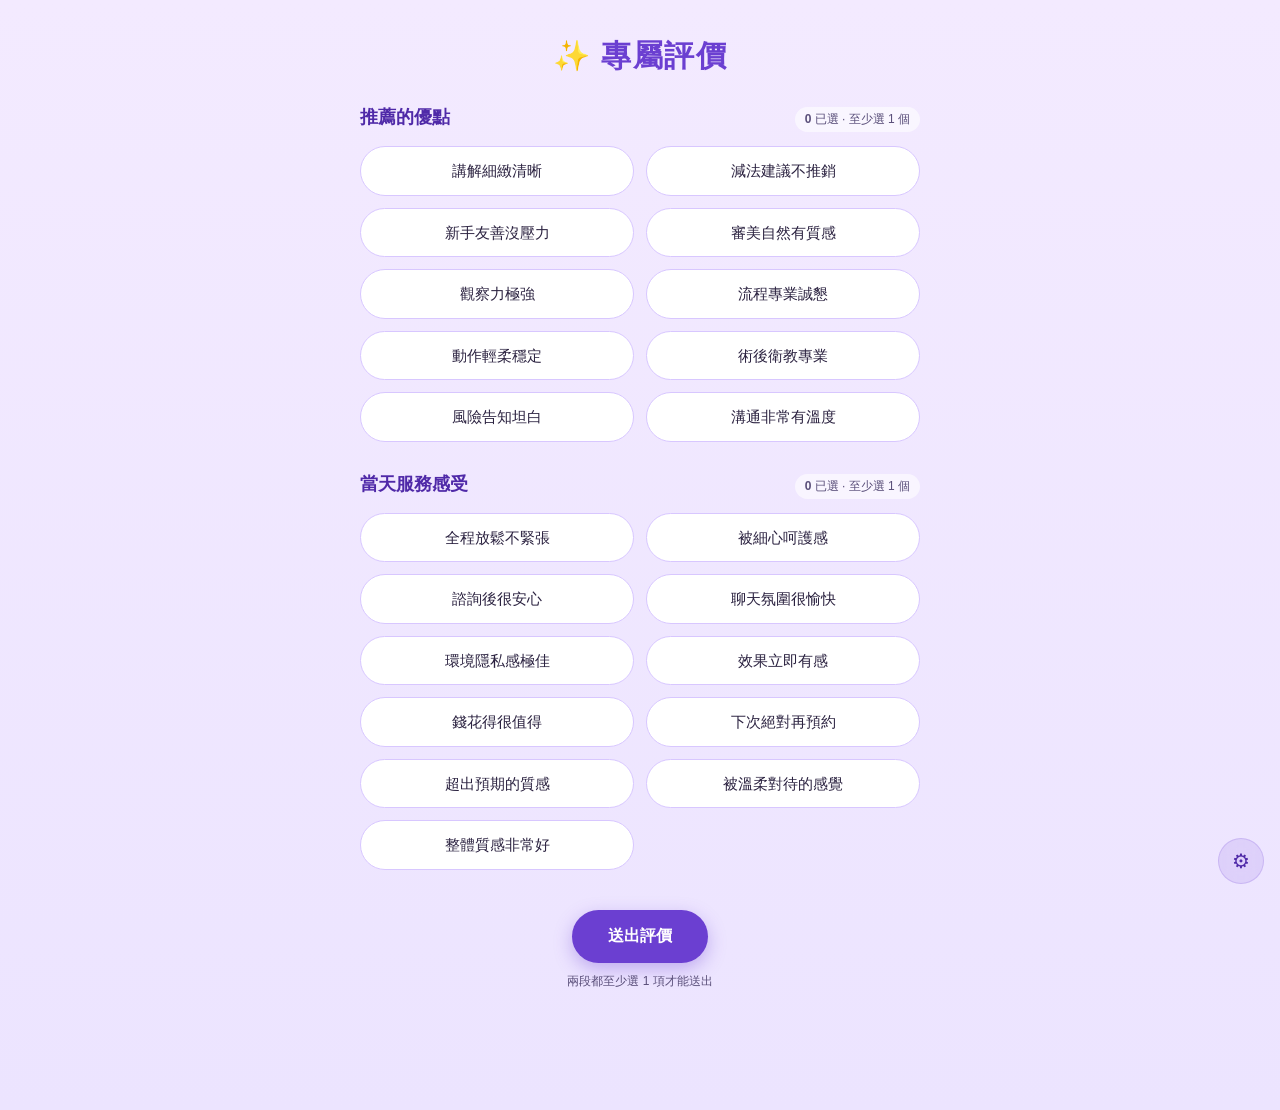
==== index.html @ 2517693d "Natural-paragraph review + QR share + section validation + UI/UX polish Comment template - Reformat " ====
<!DOCTYPE html>
<html lang="zh-Hant">
<head>
  <meta charset="UTF-8" />
  <meta name="viewport" content="width=device-width, initial-scale=1.0" />
  <title>專屬評價</title>
  <link rel="stylesheet" href="styles.css" />
</head>
<body>
  <main class="container">
    <h1 class="title" id="title">✨ 專屬評價</h1>

    <section class="clinic-card">
      <p class="clinic-name" id="clinic-name">📍 載入中…</p>
      <p class="clinic-address" id="clinic-address"></p>
    </section>

    <section class="group" id="group-pros">
      <div class="group-head">
        <h2 class="group-title">推薦的優點</h2>
        <span class="group-meta"><span class="count" data-count="pros">0</span> 已選 · 至少選 1 個</span>
      </div>
      <div class="tag-grid" data-group="pros"></div>
    </section>

    <section class="group" id="group-feelings">
      <div class="group-head">
        <h2 class="group-title">當天服務感受</h2>
        <span class="group-meta"><span class="count" data-count="feelings">0</span> 已選 · 至少選 1 個</span>
      </div>
      <div class="tag-grid" data-group="feelings"></div>
    </section>

    <section class="actions" id="actions">
      <button id="submit-btn" type="button" class="primary-btn">送出評價</button>
      <p class="actions-hint">兩段都至少選 1 項才能送出</p>
    </section>
  </main>

  <div id="result-modal" class="modal" hidden>
    <div class="modal-card">
      <button class="modal-close" id="modal-close" aria-label="關閉">×</button>
      <h2 class="modal-title">🎉 完成 3 步驟就送出</h2>

      <div class="modal-section">
        <p class="modal-label">你的評論預覽</p>
        <pre id="comment-preview" class="comment-box"></pre>
      </div>

      <ol class="step-list">
        <li><strong>已自動複製評論到剪貼簿</strong>（如果沒成功，點下方「複製」）</li>
        <li>點「前往 Google 評論」會開新分頁</li>
        <li>在 Google 評論頁：<span class="hint">選 5 顆星 → Ctrl+V 貼上 → 送出</span></li>
      </ol>

      <div class="modal-actions">
        <button id="copy-btn" type="button" class="secondary-btn">📋 複製評論</button>
        <button id="open-google-btn" type="button" class="primary-btn">前往 Google 評論</button>
      </div>

      <p id="copy-status" class="copy-status" aria-live="polite"></p>
    </div>
  </div>

  <a class="admin-link" href="admin.html" title="管理員">⚙</a>

  <script src="config.js"></script>
  <script src="script.js"></script>
</body>
</html>
---- styles.css ----
:root {
  --bg-start: #f3eaff;
  --bg-end: #ece4ff;
  --card-bg: #ffffff;
  --card-soft: #f4ecff;
  --primary: #6b3fd1;
  --primary-dark: #4f29a8;
  --primary-glow: rgba(107, 63, 209, 0.35);
  --text: #2b2240;
  --text-soft: #5a4f7a;
  --tag-border: #d8c7ff;
  --tag-active-bg: #6b3fd1;
  --tag-active-text: #ffffff;
  --shadow-sm: 0 2px 8px rgba(80, 40, 160, 0.06);
  --shadow-md: 0 6px 24px rgba(80, 40, 160, 0.08);
  --shadow-lg: 0 16px 40px rgba(80, 40, 160, 0.12);
  --error: #d23f56;
  --success: #2e8a4f;
  --radius-sm: 10px;
  --radius-md: 14px;
  --radius-lg: 20px;
  --radius-pill: 999px;
}

* {
  box-sizing: border-box;
}

html,
body {
  margin: 0;
  padding: 0;
  font-family: -apple-system, BlinkMacSystemFont, "Segoe UI", "PingFang TC",
    "Microsoft JhengHei", sans-serif;
  color: var(--text);
  background: linear-gradient(180deg, var(--bg-start) 0%, var(--bg-end) 100%);
  min-height: 100vh;
  -webkit-font-smoothing: antialiased;
}

body {
  /* 預留 sticky 送出按鈕的空間（手機） */
  padding-bottom: env(safe-area-inset-bottom, 0);
}

.container {
  max-width: 600px;
  margin: 0 auto;
  padding: 28px 20px 120px;
}

/* customer page 寬一點點剛好;admin page 更寬一點以容納 form */
body[data-page="admin"] .container,
.admin-container {
  max-width: 760px;
}

.title {
  text-align: center;
  font-size: 30px;
  color: var(--primary);
  margin: 8px 0 28px;
  letter-spacing: 1.5px;
  font-weight: 800;
}

/* clinic card */
.clinic-card {
  background: var(--card-soft);
  border-radius: var(--radius-md);
  padding: 18px 20px;
  margin-bottom: 32px;
  box-shadow: var(--shadow-sm);
}

.clinic-name {
  margin: 0 0 6px;
  font-weight: 700;
  font-size: 16px;
  color: var(--primary-dark);
}

.clinic-address {
  margin: 0;
  color: var(--text-soft);
  font-size: 15px;
  line-height: 1.5;
}

.clinic-card:empty,
.clinic-card:has(.clinic-name:empty):has(.clinic-address:empty) {
  display: none;
}

/* group */
.group {
  margin-bottom: 30px;
}

.group-head {
  display: flex;
  justify-content: space-between;
  align-items: baseline;
  flex-wrap: wrap;
  gap: 6px;
  margin-bottom: 14px;
}

.group-title {
  font-size: 18px;
  color: var(--primary-dark);
  margin: 0;
  font-weight: 700;
}

.group-meta {
  font-size: 12px;
  color: var(--text-soft);
  background: rgba(255, 255, 255, 0.6);
  padding: 4px 10px;
  border-radius: var(--radius-pill);
  white-space: nowrap;
  transition: all 0.15s ease;
}

.group-meta.has-selection {
  color: #fff;
  background: var(--primary);
  box-shadow: 0 2px 8px var(--primary-glow);
}

.count {
  font-weight: 700;
}

.tag-grid {
  display: grid;
  grid-template-columns: repeat(2, 1fr);
  gap: 12px;
}

.tag {
  appearance: none;
  border: 1.5px solid var(--tag-border);
  background: var(--card-bg);
  color: var(--text);
  border-radius: var(--radius-pill);
  padding: 14px 14px;
  font-size: 15px;
  font-weight: 500;
  cursor: pointer;
  transition: transform 0.12s ease, background 0.15s ease, color 0.15s ease,
    border-color 0.15s ease, box-shadow 0.2s ease;
  font-family: inherit;
  min-height: 48px; /* 觸控目標 */
  line-height: 1.3;
}

.tag:hover {
  border-color: var(--primary);
  transform: translateY(-1px);
}

.tag:active {
  transform: scale(0.96);
}

.tag.active {
  background: var(--tag-active-bg);
  color: var(--tag-active-text);
  border-color: var(--tag-active-bg);
  box-shadow: 0 4px 14px var(--primary-glow);
}

/* actions */
.actions {
  margin-top: 40px;
  text-align: center;
}

.actions-hint {
  margin: 10px 0 0;
  font-size: 12px;
  color: var(--text-soft);
}

.primary-btn {
  appearance: none;
  border: none;
  background: var(--primary);
  color: #fff;
  font-size: 16px;
  font-weight: 700;
  padding: 16px 36px;
  border-radius: var(--radius-pill);
  cursor: pointer;
  box-shadow: 0 6px 18px var(--primary-glow);
  transition: transform 0.15s ease, box-shadow 0.15s ease, opacity 0.15s ease;
  font-family: inherit;
  min-height: 50px;
}

.primary-btn:hover {
  transform: translateY(-1px);
  box-shadow: 0 10px 24px var(--primary-glow);
}

.primary-btn:active {
  transform: translateY(0);
}

.primary-btn.ready {
  animation: pulse 2s ease-in-out infinite;
}

@keyframes pulse {
  0%, 100% {
    box-shadow: 0 6px 18px var(--primary-glow);
  }
  50% {
    box-shadow: 0 8px 28px rgba(107, 63, 209, 0.55);
  }
}

.secondary-btn {
  appearance: none;
  border: 1.5px solid var(--primary);
  background: #fff;
  color: var(--primary-dark);
  font-size: 15px;
  font-weight: 600;
  padding: 12px 20px;
  border-radius: var(--radius-pill);
  cursor: pointer;
  transition: all 0.15s ease;
  font-family: inherit;
  text-decoration: none;
  display: inline-block;
  text-align: center;
  min-height: 44px;
}

.secondary-btn:hover {
  background: var(--card-soft);
}

.secondary-btn:disabled {
  opacity: 0.6;
  cursor: not-allowed;
}

.text-btn {
  appearance: none;
  background: transparent;
  border: none;
  color: var(--primary-dark);
  font-size: 14px;
  cursor: pointer;
  font-family: inherit;
  text-decoration: underline;
  padding: 4px 8px;
}

.text-btn:hover {
  color: var(--primary);
}

/* modal */
.modal {
  position: fixed;
  inset: 0;
  background: rgba(40, 20, 80, 0.45);
  display: flex;
  align-items: center;
  justify-content: center;
  padding: 16px;
  z-index: 100;
  backdrop-filter: blur(2px);
  animation: fadeIn 0.2s ease;
}

@keyframes fadeIn {
  from { opacity: 0; }
  to { opacity: 1; }
}

.modal[hidden] {
  display: none;
}

.modal-card {
  background: #fff;
  border-radius: var(--radius-lg);
  padding: 28px 24px 22px;
  width: 100%;
  max-width: 480px;
  max-height: 90vh;
  overflow-y: auto;
  box-shadow: var(--shadow-lg);
  position: relative;
  animation: slideUp 0.25s ease;
}

@keyframes slideUp {
  from { transform: translateY(20px); opacity: 0; }
  to { transform: translateY(0); opacity: 1; }
}

.modal-close {
  position: absolute;
  top: 12px;
  right: 14px;
  appearance: none;
  border: none;
  background: transparent;
  font-size: 28px;
  color: var(--text-soft);
  cursor: pointer;
  line-height: 1;
  font-family: inherit;
  width: 36px;
  height: 36px;
  border-radius: 50%;
  transition: background 0.15s ease;
}

.modal-close:hover {
  background: var(--card-soft);
}

.modal-title {
  margin: 0 0 18px;
  text-align: center;
  color: var(--primary-dark);
  font-size: 20px;
  font-weight: 800;
}

.modal-section {
  margin-bottom: 16px;
}

.modal-label {
  margin: 0 0 6px;
  color: var(--text-soft);
  font-size: 13px;
}

.comment-box {
  background: var(--card-soft);
  border-radius: var(--radius-sm);
  padding: 14px 16px;
  margin: 0;
  font-family: inherit;
  font-size: 15px;
  color: var(--text);
  white-space: pre-wrap;
  line-height: 1.7;
}

.step-list {
  padding-left: 22px;
  margin: 16px 0 20px;
  font-size: 14px;
  color: var(--text);
  line-height: 1.8;
}

.step-list .hint {
  color: var(--primary-dark);
  font-weight: 700;
}

.modal-actions {
  display: flex;
  gap: 10px;
  flex-wrap: wrap;
  justify-content: center;
}

.modal-actions .primary-btn,
.modal-actions .secondary-btn {
  flex: 1 1 0;
  min-width: 130px;
}

.copy-status {
  margin: 12px 0 0;
  text-align: center;
  font-size: 13px;
  color: var(--success);
  min-height: 18px;
  font-weight: 600;
}

.copy-status[data-ok="0"] {
  color: var(--error);
}

/* admin link button */
.admin-link {
  position: fixed;
  bottom: 16px;
  right: 16px;
  width: 46px;
  height: 46px;
  border-radius: 50%;
  background: rgba(107, 63, 209, 0.12);
  color: var(--primary-dark);
  display: flex;
  align-items: center;
  justify-content: center;
  text-decoration: none;
  font-size: 20px;
  backdrop-filter: blur(8px);
  border: 1px solid rgba(107, 63, 209, 0.18);
  transition: background 0.15s ease, transform 0.15s ease;
  z-index: 50;
}

.admin-link:hover {
  background: rgba(107, 63, 209, 0.28);
  transform: scale(1.06);
}

/* admin panel & forms */
.panel {
  background: #fff;
  border-radius: var(--radius-lg);
  padding: 26px 24px 28px;
  box-shadow: var(--shadow-md);
  margin-bottom: 24px;
}

.panel[hidden] {
  display: none;
}

.panel-header {
  display: flex;
  justify-content: space-between;
  align-items: center;
  margin-bottom: 20px;
}

.panel-title {
  margin: 0;
  font-size: 19px;
  color: var(--primary-dark);
  font-weight: 800;
}

.form {
  display: flex;
  flex-direction: column;
  gap: 18px;
}

.form-section {
  border-top: 1px solid #ece4ff;
  padding-top: 18px;
  margin-top: 4px;
  display: flex;
  flex-direction: column;
  gap: 14px;
}

.form-section:first-of-type {
  border-top: none;
  padding-top: 0;
  margin-top: 0;
}

.form-section-title {
  margin: 0;
  font-size: 15px;
  color: var(--primary-dark);
  font-weight: 700;
}

.field {
  display: flex;
  flex-direction: column;
  gap: 6px;
}

.field-label {
  font-size: 14px;
  font-weight: 600;
  color: var(--text-soft);
}

.field-hint {
  font-size: 12px;
  color: var(--text-soft);
  opacity: 0.85;
}

.field input[type="text"],
.field input[type="password"],
.field input[type="url"],
.field input[type="email"],
.field textarea {
  appearance: none;
  border: 1.5px solid var(--tag-border);
  border-radius: var(--radius-sm);
  padding: 12px 14px;
  font-size: 15px;
  font-family: inherit;
  color: var(--text);
  background: #fff;
  transition: border-color 0.15s ease, box-shadow 0.15s ease;
  width: 100%;
  min-height: 44px;
}

.field input:focus,
.field textarea:focus {
  outline: none;
  border-color: var(--primary);
  box-shadow: 0 0 0 3px rgba(107, 63, 209, 0.15);
}

.field textarea {
  resize: vertical;
  font-family: inherit;
  line-height: 1.6;
  min-height: 120px;
}

/* Desktop: 兩欄並排短欄位 */
@media (min-width: 720px) {
  .form-section.two-col {
    display: grid;
    grid-template-columns: 1fr 1fr;
    column-gap: 16px;
  }
  .form-section.two-col .form-section-title,
  .form-section.two-col > .full-row {
    grid-column: 1 / -1;
  }
}

.error-text {
  margin: 0;
  color: var(--error);
  font-size: 13px;
  min-height: 18px;
  font-weight: 600;
}

.hint {
  font-size: 13px;
  color: var(--text-soft);
  margin: 8px 0 0;
  line-height: 1.6;
}

.hint code {
  background: var(--card-soft);
  padding: 2px 6px;
  border-radius: 4px;
  font-size: 12px;
}

/* google preview */
.google-preview {
  background: var(--card-soft);
  border-radius: var(--radius-sm);
  padding: 12px 14px;
  margin-top: 4px;
  display: flex;
  flex-direction: column;
  gap: 6px;
}

.google-preview[hidden] {
  display: none;
}

.google-preview-label {
  font-size: 12px;
  color: var(--text-soft);
  font-weight: 600;
}

.google-preview code {
  font-size: 12px;
  word-break: break-all;
  background: #fff;
  padding: 8px 10px;
  border-radius: 6px;
  color: var(--text);
  display: block;
  line-height: 1.5;
}

.google-preview-status {
  margin: 0;
  font-size: 12px;
  color: var(--success);
  font-weight: 600;
}

.google-preview-status[data-ok="0"] {
  color: var(--error);
}

/* help */
.help-details {
  margin-top: 4px;
  font-size: 13px;
}

.help-details summary {
  cursor: pointer;
  color: var(--primary-dark);
  font-weight: 600;
  padding: 6px 0;
  user-select: none;
}

.help-details summary:hover {
  color: var(--primary);
}

.help-body {
  padding: 8px 4px 4px;
  color: var(--text);
  line-height: 1.7;
}

.help-body p {
  margin: 8px 0 4px;
}

.help-body ol,
.help-body ul {
  padding-left: 22px;
  margin: 4px 0 8px;
}

.help-body code {
  background: var(--card-soft);
  padding: 2px 6px;
  border-radius: 4px;
  font-size: 12px;
  word-break: break-all;
}

.help-body .warn-text {
  color: var(--error);
  font-size: 12px;
  margin-top: 8px;
  font-weight: 600;
}

/* share section */
.share-section {
  background: linear-gradient(135deg, var(--card-soft), #fff);
  border-radius: var(--radius-md);
  padding: 22px 20px;
  margin-top: 6px;
  border-top: none;
  box-shadow: inset 0 0 0 1.5px rgba(107, 63, 209, 0.12);
}

.share-grid {
  display: grid;
  grid-template-columns: 1fr;
  gap: 20px;
  margin-top: 12px;
}

@media (min-width: 640px) {
  .share-grid {
    grid-template-columns: auto 1fr;
    gap: 24px;
    align-items: start;
  }
}

.share-qr {
  display: flex;
  flex-direction: column;
  align-items: center;
  gap: 12px;
}

.qr-frame {
  background: #fff;
  border-radius: var(--radius-md);
  padding: 12px;
  box-shadow: var(--shadow-sm);
  border: 1.5px solid rgba(107, 63, 209, 0.1);
}

.qr-frame img {
  display: block;
  width: 200px;
  height: 200px;
}

.qr-actions {
  display: flex;
  gap: 8px;
}

.share-link {
  display: flex;
  flex-direction: column;
  gap: 12px;
}

.share-link-label {
  margin: 0;
  font-size: 13px;
  font-weight: 700;
  color: var(--primary-dark);
}

.share-row {
  display: flex;
  gap: 8px;
}

.share-row input {
  flex: 1;
  border: 1.5px solid var(--tag-border);
  border-radius: var(--radius-sm);
  padding: 12px 14px;
  font-size: 13px;
  font-family: ui-monospace, monospace;
  background: #fff;
  color: var(--text-soft);
  min-width: 0;
}

.share-row .secondary-btn {
  flex-shrink: 0;
  padding: 10px 16px;
  font-size: 14px;
}

.share-preview-btn {
  align-self: flex-start;
}

/* mobile sticky submit */
@media (max-width: 540px) {
  .title {
    font-size: 24px;
    margin-bottom: 22px;
  }
  .clinic-card {
    padding: 14px 16px;
    margin-bottom: 24px;
  }
  .group-title {
    font-size: 16px;
  }
  .tag {
    padding: 12px 10px;
    font-size: 14px;
    min-height: 46px;
  }
  .modal-actions {
    flex-direction: column;
  }
  .modal-actions .primary-btn,
  .modal-actions .secondary-btn {
    flex: 1 1 100%;
    width: 100%;
  }
  .modal-card {
    padding: 22px 18px 18px;
  }
  .panel {
    padding: 20px 18px 22px;
  }

  /* sticky 送出按鈕 */
  .actions {
    position: sticky;
    bottom: 0;
    margin-left: -20px;
    margin-right: -20px;
    margin-top: 24px;
    padding: 14px 20px calc(14px + env(safe-area-inset-bottom, 0));
    background: linear-gradient(180deg, rgba(243, 234, 255, 0) 0%, rgba(236, 228, 255, 0.95) 25%, rgba(236, 228, 255, 0.98) 100%);
    backdrop-filter: blur(6px);
    z-index: 10;
  }
  .actions .primary-btn {
    width: 100%;
  }
  .actions-hint {
    margin-top: 6px;
  }

  .qr-frame img {
    width: 180px;
    height: 180px;
  }
}

@media (max-width: 380px) {
  .tag-grid {
    grid-template-columns: 1fr;
  }
  .tag {
    text-align: center;
  }
}
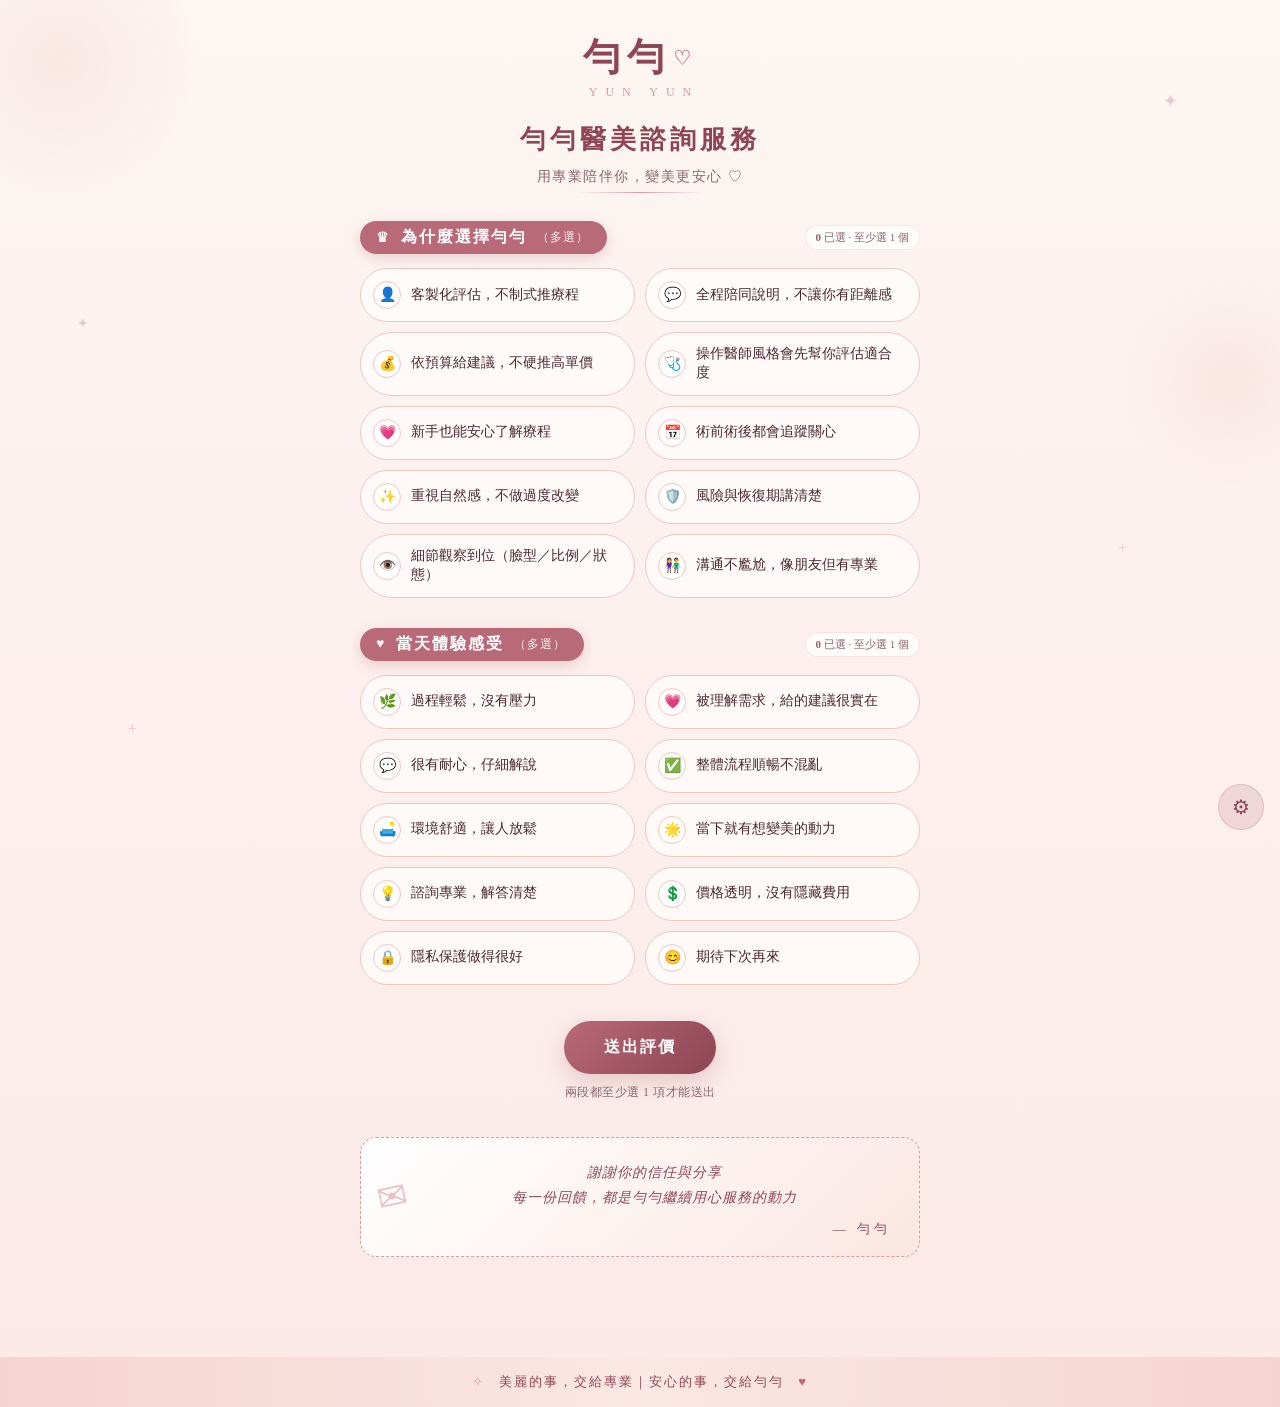
==== commit 14cf481f: "Major redesign: 勻勻 brand + rose/pink palette + R2 image flow Brand & content - Default name: 勻勻 (adm" ====
--- a/index.html
+++ b/index.html
@@ -2,40 +2,75 @@
 <html lang="zh-Hant">
 <head>
   <meta charset="UTF-8" />
-  <meta name="viewport" content="width=device-width, initial-scale=1.0" />
+  <meta name="viewport" content="width=device-width, initial-scale=1.0, viewport-fit=cover" />
   <title>專屬評價</title>
   <link rel="stylesheet" href="styles.css" />
 </head>
 <body>
+  <div class="bg-deco">
+    <span class="bg-blob bg-blob-1"></span>
+    <span class="bg-blob bg-blob-2"></span>
+    <span class="bg-spark bg-spark-1">✦</span>
+    <span class="bg-spark bg-spark-2">✦</span>
+    <span class="bg-spark bg-spark-3">+</span>
+    <span class="bg-spark bg-spark-4">+</span>
+  </div>
+
   <main class="container">
-    <h1 class="title" id="title">✨ 專屬評價</h1>
+    <header class="brand">
+      <div class="brand-mark" id="brand-mark">勻勻 <span class="brand-heart">♡</span></div>
+      <div class="brand-sub" id="brand-sub">YUN YUN</div>
+      <h1 class="brand-title" id="title">勻勻醫美諮詢服務</h1>
+      <p class="brand-tagline" id="tagline">用專業陪伴你，變美更安心 ♡</p>
+    </header>
 
-    <section class="clinic-card">
-      <p class="clinic-name" id="clinic-name">📍 載入中…</p>
+    <section class="clinic-card" id="clinic-card">
+      <div class="clinic-card-deco" aria-hidden="true">❀</div>
+      <p class="clinic-name" id="clinic-name"></p>
       <p class="clinic-address" id="clinic-address"></p>
     </section>
 
     <section class="group" id="group-pros">
       <div class="group-head">
-        <h2 class="group-title">推薦的優點</h2>
+        <h2 class="group-title">
+          <span class="group-icon">♛</span>
+          <span id="group-pros-label">為什麼選擇勻勻</span>
+          <span class="group-multi">（多選）</span>
+        </h2>
         <span class="group-meta"><span class="count" data-count="pros">0</span> 已選 · 至少選 1 個</span>
       </div>
-      <div class="tag-grid" data-group="pros"></div>
+      <div class="tag-list" data-group="pros"></div>
     </section>
 
     <section class="group" id="group-feelings">
       <div class="group-head">
-        <h2 class="group-title">當天服務感受</h2>
+        <h2 class="group-title">
+          <span class="group-icon">♥</span>
+          <span>當天體驗感受</span>
+          <span class="group-multi">（多選）</span>
+        </h2>
         <span class="group-meta"><span class="count" data-count="feelings">0</span> 已選 · 至少選 1 個</span>
       </div>
-      <div class="tag-grid" data-group="feelings"></div>
+      <div class="tag-list" data-group="feelings"></div>
     </section>
 
     <section class="actions" id="actions">
       <button id="submit-btn" type="button" class="primary-btn">送出評價</button>
       <p class="actions-hint">兩段都至少選 1 項才能送出</p>
     </section>
+
+    <section class="thanks-card" id="thanks-card">
+      <div class="thanks-icon" aria-hidden="true">✉</div>
+      <p class="thanks-text" id="thank-you-text"></p>
+      <p class="thanks-sign" id="thank-you-sign">— 勻勻</p>
+    </section>
   </main>
+
+  <footer class="bottom-slogan" id="bottom-slogan">
+    <span class="slogan-spark">✧</span>
+    <span id="slogan-text">美麗的事，交給專業｜安心的事，交給勻勻</span>
+    <span class="slogan-heart">♥</span>
+  </footer>
 
   <div id="result-modal" class="modal" hidden>
     <div class="modal-card">
@@ -47,10 +82,15 @@
         <pre id="comment-preview" class="comment-box"></pre>
       </div>
 
+      <div class="modal-section" id="image-picker-section" hidden>
+        <p class="modal-label">選擇要附上的照片（會自動下載到手機）</p>
+        <div id="image-picker" class="image-picker"></div>
+      </div>
+
       <ol class="step-list">
-        <li><strong>已自動複製評論到剪貼簿</strong>（如果沒成功，點下方「複製」）</li>
-        <li>點「前往 Google 評論」會開新分頁</li>
-        <li>在 Google 評論頁：<span class="hint">選 5 顆星 → Ctrl+V 貼上 → 送出</span></li>
+        <li><strong>已自動複製評論到剪貼簿</strong>（沒成功就點「複製評論」）</li>
+        <li>點「前往 Google 評論」<span id="step-image-hint" hidden>會自動下載你勾選的照片，再開新分頁</span><span id="step-no-image-hint">會開新分頁</span></li>
+        <li>在 Google 評論頁：<span class="hint">點 5 顆星 → Ctrl+V 貼文字 <span id="step-image-photo" hidden>→ 上傳剛下載的照片</span> → 送出</span></li>
       </ol>
 
       <div class="modal-actions">
--- a/styles.css
+++ b/styles.css
@@ -1,225 +1,332 @@
 :root {
-  --bg-start: #f3eaff;
-  --bg-end: #ece4ff;
+  --bg-cream: #fdf6f3;
+  --bg-blush: #fbe9e7;
+  --bg-rose: #f5d4d0;
   --card-bg: #ffffff;
-  --card-soft: #f4ecff;
-  --primary: #6b3fd1;
-  --primary-dark: #4f29a8;
-  --primary-glow: rgba(107, 63, 209, 0.35);
-  --text: #2b2240;
-  --text-soft: #5a4f7a;
-  --tag-border: #d8c7ff;
-  --tag-active-bg: #6b3fd1;
+  --card-soft: #fbe7e3;
+  --card-rose: #f3cfca;
+
+  --primary: #b86a78;        /* dusty rose */
+  --primary-dark: #8e4554;   /* deep rose */
+  --primary-light: #d99aa4;
+  --primary-glow: rgba(184, 106, 120, 0.28);
+
+  --text: #4a2932;
+  --text-soft: #8b6571;
+  --text-light: #b08e95;
+
+  --tag-border: #ecc6c1;
+  --tag-bg: #fff;
+  --tag-active-bg: #b86a78;
   --tag-active-text: #ffffff;
-  --shadow-sm: 0 2px 8px rgba(80, 40, 160, 0.06);
-  --shadow-md: 0 6px 24px rgba(80, 40, 160, 0.08);
-  --shadow-lg: 0 16px 40px rgba(80, 40, 160, 0.12);
+
+  --shadow-sm: 0 2px 10px rgba(184, 106, 120, 0.08);
+  --shadow-md: 0 8px 28px rgba(184, 106, 120, 0.12);
+  --shadow-lg: 0 18px 48px rgba(184, 106, 120, 0.18);
+
   --error: #d23f56;
   --success: #2e8a4f;
-  --radius-sm: 10px;
-  --radius-md: 14px;
-  --radius-lg: 20px;
+
+  --radius-sm: 12px;
+  --radius-md: 16px;
+  --radius-lg: 22px;
   --radius-pill: 999px;
 }
 
-* {
-  box-sizing: border-box;
-}
-
-html,
-body {
-  margin: 0;
-  padding: 0;
-  font-family: -apple-system, BlinkMacSystemFont, "Segoe UI", "PingFang TC",
-    "Microsoft JhengHei", sans-serif;
+* { box-sizing: border-box; }
+
+html, body {
+  margin: 0; padding: 0;
+  font-family: "Noto Serif TC", "PingFang TC", "Microsoft JhengHei", -apple-system, BlinkMacSystemFont, "Segoe UI", serif;
   color: var(--text);
-  background: linear-gradient(180deg, var(--bg-start) 0%, var(--bg-end) 100%);
+  background: linear-gradient(180deg, var(--bg-cream) 0%, var(--bg-blush) 100%);
   min-height: 100vh;
   -webkit-font-smoothing: antialiased;
-}
-
-body {
-  /* 預留 sticky 送出按鈕的空間（手機） */
-  padding-bottom: env(safe-area-inset-bottom, 0);
-}
-
+  position: relative;
+  overflow-x: hidden;
+}
+
+body { padding-bottom: env(safe-area-inset-bottom, 0); }
+
+/* 背景裝飾 */
+.bg-deco {
+  position: fixed; inset: 0; pointer-events: none; z-index: 0;
+}
+.bg-blob {
+  position: absolute; border-radius: 50%;
+  background: radial-gradient(circle, var(--bg-rose) 0%, transparent 70%);
+  opacity: 0.4;
+}
+.bg-blob-1 {
+  width: 280px; height: 280px; top: -80px; left: -80px;
+}
+.bg-blob-2 {
+  width: 220px; height: 220px; top: 30%; right: -60px;
+}
+.bg-spark {
+  position: absolute;
+  color: var(--primary-light);
+  opacity: 0.5;
+  font-size: 14px;
+  pointer-events: none;
+}
+.bg-spark-1 { top: 10%; right: 8%; font-size: 18px; }
+.bg-spark-2 { top: 35%; left: 6%; font-size: 14px; }
+.bg-spark-3 { top: 60%; right: 12%; }
+.bg-spark-4 { top: 80%; left: 10%; font-size: 16px; }
+
+/* container */
 .container {
+  position: relative;
+  z-index: 1;
   max-width: 600px;
   margin: 0 auto;
-  padding: 28px 20px 120px;
-}
-
-/* customer page 寬一點點剛好;admin page 更寬一點以容納 form */
-body[data-page="admin"] .container,
-.admin-container {
-  max-width: 760px;
-}
-
-.title {
+  padding: 32px 20px 100px;
+}
+
+body[data-page="admin"] .container { max-width: 760px; }
+
+/* === customer brand header === */
+.brand {
   text-align: center;
-  font-size: 30px;
-  color: var(--primary);
-  margin: 8px 0 28px;
+  margin-bottom: 28px;
+  padding: 0 12px;
+}
+.brand-mark {
+  font-size: 38px;
+  font-weight: 700;
+  color: var(--primary-dark);
+  letter-spacing: 6px;
+  display: inline-flex;
+  align-items: center;
+  gap: 4px;
+  margin-bottom: 2px;
+}
+.brand-heart {
+  color: var(--primary-light);
+  font-size: 20px;
+  margin-left: -2px;
+}
+.brand-sub {
+  font-size: 12px;
+  color: var(--primary-light);
+  letter-spacing: 8px;
+  margin-bottom: 22px;
+  text-indent: 8px;
+  font-family: "Georgia", serif;
+}
+.brand-title {
+  font-size: 26px;
+  font-weight: 700;
+  color: var(--primary-dark);
+  letter-spacing: 4px;
+  margin: 0 0 10px;
+  text-shadow: 0 1px 2px rgba(255, 255, 255, 0.6);
+}
+.brand-tagline {
+  font-size: 14px;
+  color: var(--text-soft);
+  margin: 0;
   letter-spacing: 1.5px;
-  font-weight: 800;
+  position: relative;
+  display: inline-block;
+}
+.brand-tagline::after {
+  content: "";
+  display: block;
+  width: 60%;
+  height: 1px;
+  margin: 6px auto 0;
+  background: linear-gradient(90deg, transparent, var(--primary-light), transparent);
 }
 
 /* clinic card */
 .clinic-card {
   background: var(--card-soft);
   border-radius: var(--radius-md);
-  padding: 18px 20px;
-  margin-bottom: 32px;
+  padding: 18px 22px;
+  margin-bottom: 28px;
   box-shadow: var(--shadow-sm);
-}
-
+  position: relative;
+  overflow: hidden;
+}
+.clinic-card[hidden] { display: none; }
+.clinic-card-deco {
+  position: absolute;
+  right: 14px; top: 50%;
+  transform: translateY(-50%) rotate(-8deg);
+  font-size: 56px;
+  color: var(--primary-light);
+  opacity: 0.35;
+  pointer-events: none;
+}
 .clinic-name {
-  margin: 0 0 6px;
+  margin: 0 0 4px;
   font-weight: 700;
-  font-size: 16px;
-  color: var(--primary-dark);
-}
-
+  font-size: 17px;
+  color: var(--primary-dark);
+  letter-spacing: 1.5px;
+}
+.clinic-name .pin {
+  margin-right: 4px;
+  filter: drop-shadow(0 1px 0 rgba(255,255,255,0.5));
+}
 .clinic-address {
   margin: 0;
   color: var(--text-soft);
-  font-size: 15px;
-  line-height: 1.5;
-}
-
-.clinic-card:empty,
-.clinic-card:has(.clinic-name:empty):has(.clinic-address:empty) {
-  display: none;
+  font-size: 14px;
+  letter-spacing: 0.5px;
 }
 
 /* group */
 .group {
   margin-bottom: 30px;
 }
-
 .group-head {
   display: flex;
   justify-content: space-between;
-  align-items: baseline;
+  align-items: center;
   flex-wrap: wrap;
-  gap: 6px;
+  gap: 8px;
   margin-bottom: 14px;
-}
-
+  position: relative;
+}
 .group-title {
-  font-size: 18px;
-  color: var(--primary-dark);
+  display: inline-flex;
+  align-items: center;
+  gap: 10px;
   margin: 0;
+  font-size: 16px;
   font-weight: 700;
-}
-
+  color: #fff;
+  background: var(--primary);
+  padding: 6px 18px 6px 16px;
+  border-radius: var(--radius-pill);
+  letter-spacing: 2px;
+  box-shadow: 0 4px 14px var(--primary-glow);
+}
+.group-icon {
+  font-size: 14px;
+  opacity: 0.95;
+}
+.group-multi {
+  font-size: 12px;
+  font-weight: 500;
+  opacity: 0.9;
+  letter-spacing: 1px;
+}
 .group-meta {
-  font-size: 12px;
+  font-size: 11px;
   color: var(--text-soft);
-  background: rgba(255, 255, 255, 0.6);
+  background: rgba(255, 255, 255, 0.7);
   padding: 4px 10px;
   border-radius: var(--radius-pill);
   white-space: nowrap;
-  transition: all 0.15s ease;
-}
-
+  border: 1px solid rgba(184, 106, 120, 0.15);
+}
 .group-meta.has-selection {
   color: #fff;
   background: var(--primary);
-  box-shadow: 0 2px 8px var(--primary-glow);
-}
-
-.count {
-  font-weight: 700;
-}
-
-.tag-grid {
+  border-color: var(--primary);
+}
+.count { font-weight: 700; }
+
+/* tag list — vertical stack with icon left */
+.tag-list {
   display: grid;
-  grid-template-columns: repeat(2, 1fr);
-  gap: 12px;
-}
-
+  grid-template-columns: 1fr 1fr;
+  gap: 10px;
+}
 .tag {
   appearance: none;
+  display: flex;
+  align-items: center;
+  gap: 10px;
   border: 1.5px solid var(--tag-border);
-  background: var(--card-bg);
+  background: rgba(255, 252, 251, 0.85);
   color: var(--text);
   border-radius: var(--radius-pill);
-  padding: 14px 14px;
-  font-size: 15px;
+  padding: 12px 14px 12px 12px;
+  font-size: 14px;
   font-weight: 500;
   cursor: pointer;
-  transition: transform 0.12s ease, background 0.15s ease, color 0.15s ease,
-    border-color 0.15s ease, box-shadow 0.2s ease;
+  transition: transform 0.12s ease, background 0.18s ease, color 0.18s ease, border-color 0.18s ease, box-shadow 0.2s ease;
   font-family: inherit;
-  min-height: 48px; /* 觸控目標 */
-  line-height: 1.3;
-}
-
+  min-height: 50px;
+  text-align: left;
+  line-height: 1.4;
+}
 .tag:hover {
-  border-color: var(--primary);
+  border-color: var(--primary-light);
+  background: #fff;
   transform: translateY(-1px);
 }
-
-.tag:active {
-  transform: scale(0.96);
-}
-
+.tag:active { transform: scale(0.97); }
 .tag.active {
   background: var(--tag-active-bg);
   color: var(--tag-active-text);
   border-color: var(--tag-active-bg);
-  box-shadow: 0 4px 14px var(--primary-glow);
+  box-shadow: 0 6px 18px var(--primary-glow);
+}
+.tag-icon {
+  flex-shrink: 0;
+  width: 28px; height: 28px;
+  border-radius: 50%;
+  background: rgba(255, 255, 255, 0.6);
+  display: inline-flex;
+  align-items: center;
+  justify-content: center;
+  font-size: 14px;
+  border: 1px solid var(--tag-border);
+}
+.tag.active .tag-icon {
+  background: rgba(255, 255, 255, 0.25);
+  border-color: rgba(255, 255, 255, 0.35);
+}
+.tag-text {
+  flex: 1;
+  font-size: 13.5px;
 }
 
 /* actions */
 .actions {
-  margin-top: 40px;
+  margin-top: 36px;
   text-align: center;
 }
-
 .actions-hint {
   margin: 10px 0 0;
   font-size: 12px;
   color: var(--text-soft);
-}
-
+  letter-spacing: 0.5px;
+}
 .primary-btn {
   appearance: none;
   border: none;
-  background: var(--primary);
+  background: linear-gradient(135deg, var(--primary), var(--primary-dark));
   color: #fff;
   font-size: 16px;
   font-weight: 700;
-  padding: 16px 36px;
+  padding: 16px 40px;
   border-radius: var(--radius-pill);
   cursor: pointer;
-  box-shadow: 0 6px 18px var(--primary-glow);
+  box-shadow: 0 8px 22px var(--primary-glow);
   transition: transform 0.15s ease, box-shadow 0.15s ease, opacity 0.15s ease;
   font-family: inherit;
-  min-height: 50px;
-}
-
+  min-height: 52px;
+  letter-spacing: 2px;
+}
 .primary-btn:hover {
   transform: translateY(-1px);
-  box-shadow: 0 10px 24px var(--primary-glow);
-}
-
-.primary-btn:active {
-  transform: translateY(0);
-}
-
+  box-shadow: 0 12px 28px var(--primary-glow);
+}
+.primary-btn:active { transform: translateY(0); }
+.primary-btn:disabled { opacity: 0.6; cursor: progress; }
 .primary-btn.ready {
-  animation: pulse 2s ease-in-out infinite;
-}
-
+  animation: pulse 2.4s ease-in-out infinite;
+}
 @keyframes pulse {
-  0%, 100% {
-    box-shadow: 0 6px 18px var(--primary-glow);
-  }
-  50% {
-    box-shadow: 0 8px 28px rgba(107, 63, 209, 0.55);
-  }
+  0%, 100% { box-shadow: 0 8px 22px var(--primary-glow); }
+  50%     { box-shadow: 0 12px 32px rgba(184, 106, 120, 0.55); }
 }
 
 .secondary-btn {
@@ -227,7 +334,7 @@
   border: 1.5px solid var(--primary);
   background: #fff;
   color: var(--primary-dark);
-  font-size: 15px;
+  font-size: 14px;
   font-weight: 600;
   padding: 12px 20px;
   border-radius: var(--radius-pill);
@@ -238,56 +345,94 @@
   display: inline-block;
   text-align: center;
   min-height: 44px;
-}
-
-.secondary-btn:hover {
-  background: var(--card-soft);
-}
-
-.secondary-btn:disabled {
-  opacity: 0.6;
-  cursor: not-allowed;
-}
+  letter-spacing: 1px;
+}
+.secondary-btn:hover { background: var(--card-soft); }
+.secondary-btn:disabled { opacity: 0.6; cursor: not-allowed; }
 
 .text-btn {
   appearance: none;
   background: transparent;
   border: none;
   color: var(--primary-dark);
-  font-size: 14px;
+  font-size: 13px;
   cursor: pointer;
   font-family: inherit;
   text-decoration: underline;
   padding: 4px 8px;
 }
 
-.text-btn:hover {
-  color: var(--primary);
-}
-
-/* modal */
+/* thanks card */
+.thanks-card {
+  background: linear-gradient(135deg, #fff, var(--card-soft));
+  border-radius: var(--radius-md);
+  padding: 22px 24px 18px;
+  margin-top: 36px;
+  text-align: center;
+  position: relative;
+  border: 1px dashed var(--primary-light);
+}
+.thanks-card[hidden] { display: none; }
+.thanks-icon {
+  position: absolute;
+  left: 16px; top: 50%;
+  transform: translateY(-50%) rotate(-12deg);
+  font-size: 36px;
+  color: var(--primary-light);
+  opacity: 0.6;
+}
+.thanks-text {
+  margin: 0 0 10px;
+  font-size: 14px;
+  color: var(--primary-dark);
+  font-style: italic;
+  white-space: pre-line;
+  letter-spacing: 1px;
+  line-height: 1.8;
+  padding-left: 28px;
+}
+.thanks-sign {
+  margin: 0;
+  font-size: 13px;
+  color: var(--primary-dark);
+  letter-spacing: 4px;
+  text-align: right;
+  padding-right: 4px;
+}
+
+/* bottom slogan */
+.bottom-slogan {
+  position: relative;
+  z-index: 1;
+  background: linear-gradient(90deg, var(--bg-rose), var(--card-soft), var(--bg-rose));
+  padding: 16px 20px calc(16px + env(safe-area-inset-bottom, 0));
+  text-align: center;
+  font-size: 13px;
+  color: var(--primary-dark);
+  letter-spacing: 2px;
+  display: flex;
+  justify-content: center;
+  align-items: center;
+  gap: 14px;
+}
+.bottom-slogan[hidden] { display: none; }
+.slogan-spark { color: var(--primary-light); }
+.slogan-heart { color: var(--primary); }
+
+/* === modal === */
 .modal {
-  position: fixed;
-  inset: 0;
-  background: rgba(40, 20, 80, 0.45);
+  position: fixed; inset: 0;
+  background: rgba(74, 41, 50, 0.45);
   display: flex;
   align-items: center;
   justify-content: center;
   padding: 16px;
   z-index: 100;
-  backdrop-filter: blur(2px);
+  backdrop-filter: blur(3px);
   animation: fadeIn 0.2s ease;
 }
-
-@keyframes fadeIn {
-  from { opacity: 0; }
-  to { opacity: 1; }
-}
-
-.modal[hidden] {
-  display: none;
-}
-
+@keyframes fadeIn { from { opacity: 0; } to { opacity: 1; } }
+.modal[hidden] { display: none; }
 .modal-card {
   background: #fff;
   border-radius: var(--radius-lg);
@@ -300,90 +445,68 @@
   position: relative;
   animation: slideUp 0.25s ease;
 }
-
 @keyframes slideUp {
   from { transform: translateY(20px); opacity: 0; }
-  to { transform: translateY(0); opacity: 1; }
-}
-
+  to   { transform: translateY(0); opacity: 1; }
+}
 .modal-close {
-  position: absolute;
-  top: 12px;
-  right: 14px;
-  appearance: none;
-  border: none;
-  background: transparent;
-  font-size: 28px;
-  color: var(--text-soft);
-  cursor: pointer;
-  line-height: 1;
-  font-family: inherit;
-  width: 36px;
-  height: 36px;
-  border-radius: 50%;
+  position: absolute; top: 12px; right: 14px;
+  appearance: none; border: none; background: transparent;
+  font-size: 26px; color: var(--text-soft); cursor: pointer;
+  line-height: 1; font-family: inherit;
+  width: 36px; height: 36px; border-radius: 50%;
   transition: background 0.15s ease;
 }
-
-.modal-close:hover {
-  background: var(--card-soft);
-}
-
+.modal-close:hover { background: var(--card-soft); }
 .modal-title {
   margin: 0 0 18px;
   text-align: center;
   color: var(--primary-dark);
-  font-size: 20px;
+  font-size: 19px;
   font-weight: 800;
-}
-
-.modal-section {
-  margin-bottom: 16px;
-}
-
+  letter-spacing: 1.5px;
+}
+.modal-section { margin-bottom: 16px; }
+.modal-section[hidden] { display: none; }
 .modal-label {
   margin: 0 0 6px;
   color: var(--text-soft);
-  font-size: 13px;
-}
-
+  font-size: 12px;
+  letter-spacing: 0.5px;
+}
 .comment-box {
   background: var(--card-soft);
   border-radius: var(--radius-sm);
   padding: 14px 16px;
   margin: 0;
   font-family: inherit;
-  font-size: 15px;
+  font-size: 14px;
   color: var(--text);
   white-space: pre-wrap;
   line-height: 1.7;
 }
-
 .step-list {
   padding-left: 22px;
   margin: 16px 0 20px;
-  font-size: 14px;
+  font-size: 13px;
   color: var(--text);
-  line-height: 1.8;
-}
-
+  line-height: 1.85;
+}
 .step-list .hint {
   color: var(--primary-dark);
   font-weight: 700;
 }
-
 .modal-actions {
   display: flex;
   gap: 10px;
   flex-wrap: wrap;
   justify-content: center;
 }
-
 .modal-actions .primary-btn,
 .modal-actions .secondary-btn {
   flex: 1 1 0;
   min-width: 130px;
 }
-
 .copy-status {
   margin: 12px 0 0;
   text-align: center;
@@ -392,110 +515,115 @@
   min-height: 18px;
   font-weight: 600;
 }
-
-.copy-status[data-ok="0"] {
-  color: var(--error);
-}
-
-/* admin link button */
-.admin-link {
-  position: fixed;
-  bottom: 16px;
-  right: 16px;
-  width: 46px;
-  height: 46px;
+.copy-status[data-ok="0"] { color: var(--error); }
+
+/* image picker (customer modal) */
+.image-picker {
+  display: grid;
+  grid-template-columns: repeat(3, 1fr);
+  gap: 8px;
+}
+.image-pick-cell {
+  position: relative;
+  aspect-ratio: 1 / 1;
+  cursor: pointer;
+  border-radius: var(--radius-sm);
+  overflow: hidden;
+  border: 2px solid var(--tag-border);
+  transition: border-color 0.15s ease, box-shadow 0.15s ease;
+  background: var(--card-soft);
+}
+.image-pick-cell.active {
+  border-color: var(--primary);
+  box-shadow: 0 4px 12px var(--primary-glow);
+}
+.image-pick-cell input[type="checkbox"] {
+  position: absolute;
+  opacity: 0;
+  pointer-events: none;
+}
+.image-pick-cell img {
+  width: 100%; height: 100%; object-fit: cover; display: block;
+}
+.image-pick-tick {
+  position: absolute;
+  top: 6px; right: 6px;
+  width: 22px; height: 22px;
   border-radius: 50%;
-  background: rgba(107, 63, 209, 0.12);
-  color: var(--primary-dark);
+  background: var(--primary);
+  color: #fff;
   display: flex;
   align-items: center;
   justify-content: center;
+  font-size: 12px;
+  font-weight: 700;
+  opacity: 0;
+  transform: scale(0.6);
+  transition: all 0.15s ease;
+}
+.image-pick-cell.active .image-pick-tick {
+  opacity: 1;
+  transform: scale(1);
+}
+.image-pick-cell:not(.active) {
+  filter: grayscale(0.3) brightness(0.92);
+}
+
+/* admin link */
+.admin-link {
+  position: fixed;
+  bottom: 70px; right: 16px;
+  width: 46px; height: 46px;
+  border-radius: 50%;
+  background: rgba(184, 106, 120, 0.18);
+  color: var(--primary-dark);
+  display: flex; align-items: center; justify-content: center;
   text-decoration: none;
   font-size: 20px;
   backdrop-filter: blur(8px);
-  border: 1px solid rgba(107, 63, 209, 0.18);
-  transition: background 0.15s ease, transform 0.15s ease;
+  border: 1px solid rgba(184, 106, 120, 0.25);
+  transition: all 0.15s ease;
   z-index: 50;
 }
-
 .admin-link:hover {
-  background: rgba(107, 63, 209, 0.28);
+  background: rgba(184, 106, 120, 0.32);
   transform: scale(1.06);
 }
 
-/* admin panel & forms */
+/* ===== admin panel ===== */
 .panel {
   background: #fff;
   border-radius: var(--radius-lg);
   padding: 26px 24px 28px;
   box-shadow: var(--shadow-md);
   margin-bottom: 24px;
-}
-
-.panel[hidden] {
-  display: none;
-}
-
+  position: relative;
+  z-index: 1;
+}
+.panel[hidden] { display: none; }
 .panel-header {
-  display: flex;
-  justify-content: space-between;
-  align-items: center;
+  display: flex; justify-content: space-between; align-items: center;
   margin-bottom: 20px;
 }
-
 .panel-title {
-  margin: 0;
-  font-size: 19px;
-  color: var(--primary-dark);
-  font-weight: 800;
-}
-
-.form {
-  display: flex;
-  flex-direction: column;
-  gap: 18px;
-}
-
+  margin: 0; font-size: 19px; color: var(--primary-dark); font-weight: 800;
+  letter-spacing: 1px;
+}
+.form { display: flex; flex-direction: column; gap: 18px; }
 .form-section {
-  border-top: 1px solid #ece4ff;
+  border-top: 1px solid var(--card-soft);
   padding-top: 18px;
   margin-top: 4px;
-  display: flex;
-  flex-direction: column;
-  gap: 14px;
-}
-
-.form-section:first-of-type {
-  border-top: none;
-  padding-top: 0;
-  margin-top: 0;
-}
-
+  display: flex; flex-direction: column; gap: 14px;
+}
+.form-section:first-of-type { border-top: none; padding-top: 0; margin-top: 0; }
 .form-section-title {
-  margin: 0;
-  font-size: 15px;
-  color: var(--primary-dark);
-  font-weight: 700;
-}
-
-.field {
-  display: flex;
-  flex-direction: column;
-  gap: 6px;
-}
-
-.field-label {
-  font-size: 14px;
-  font-weight: 600;
-  color: var(--text-soft);
-}
-
-.field-hint {
-  font-size: 12px;
-  color: var(--text-soft);
-  opacity: 0.85;
-}
-
+  margin: 0; font-size: 15px; color: var(--primary-dark); font-weight: 700;
+  letter-spacing: 0.5px;
+}
+.field { display: flex; flex-direction: column; gap: 6px; }
+.field-label { font-size: 14px; font-weight: 600; color: var(--text-soft); }
+.field-hint { font-size: 12px; color: var(--text-soft); opacity: 0.85; }
 .field input[type="text"],
 .field input[type="password"],
 .field input[type="url"],
@@ -513,22 +641,249 @@
   width: 100%;
   min-height: 44px;
 }
-
-.field input:focus,
-.field textarea:focus {
+.field input:focus, .field textarea:focus {
   outline: none;
   border-color: var(--primary);
-  box-shadow: 0 0 0 3px rgba(107, 63, 209, 0.15);
-}
-
+  box-shadow: 0 0 0 3px rgba(184, 106, 120, 0.15);
+}
 .field textarea {
-  resize: vertical;
+  resize: vertical; min-height: 120px; line-height: 1.6;
+}
+
+.error-text {
+  margin: 0; color: var(--error); font-size: 13px;
+  min-height: 18px; font-weight: 600;
+}
+.hint {
+  font-size: 13px; color: var(--text-soft); margin: 8px 0 0; line-height: 1.6;
+}
+.hint code {
+  background: var(--card-soft);
+  padding: 2px 6px; border-radius: 4px; font-size: 12px;
+}
+
+/* google preview */
+.google-preview {
+  background: var(--card-soft);
+  border-radius: var(--radius-sm);
+  padding: 12px 14px;
+  margin-top: 4px;
+  display: flex; flex-direction: column; gap: 6px;
+}
+.google-preview[hidden] { display: none; }
+.google-preview-label {
+  font-size: 12px; color: var(--text-soft); font-weight: 600;
+}
+.google-preview code {
+  font-size: 12px; word-break: break-all;
+  background: #fff; padding: 8px 10px; border-radius: 6px;
+  color: var(--text); display: block; line-height: 1.5;
+}
+.google-preview-status {
+  margin: 0; font-size: 12px; color: var(--success); font-weight: 600;
+}
+.google-preview-status[data-ok="0"] { color: var(--error); }
+
+/* help details */
+.help-details { margin-top: 4px; font-size: 13px; }
+.help-details summary {
+  cursor: pointer; color: var(--primary-dark); font-weight: 600;
+  padding: 6px 0; user-select: none;
+}
+.help-details summary:hover { color: var(--primary); }
+.help-body { padding: 8px 4px 4px; color: var(--text); line-height: 1.7; }
+.help-body p { margin: 8px 0 4px; }
+.help-body ol, .help-body ul { padding-left: 22px; margin: 4px 0 8px; }
+.help-body code {
+  background: var(--card-soft);
+  padding: 2px 6px; border-radius: 4px; font-size: 12px; word-break: break-all;
+}
+.help-body .warn-text {
+  color: var(--error); font-size: 12px; margin-top: 8px; font-weight: 600;
+}
+
+/* image uploader (admin) */
+.image-uploader {
+  display: flex; flex-direction: column; gap: 12px;
+}
+.image-drop {
+  border: 2px dashed var(--primary-light);
+  background: var(--card-soft);
+  border-radius: var(--radius-md);
+  padding: 22px;
+  text-align: center;
+  cursor: pointer;
+  transition: all 0.15s ease;
+  display: block;
+}
+.image-drop:hover {
+  border-color: var(--primary);
+  background: #fff;
+}
+.image-drop.drag-over {
+  background: #fff;
+  border-color: var(--primary);
+  box-shadow: 0 0 0 4px rgba(184, 106, 120, 0.15);
+}
+.image-drop-content {
+  display: flex; flex-direction: column; align-items: center; gap: 6px;
+}
+.image-drop-icon { font-size: 32px; }
+.image-drop-text {
+  font-size: 14px; font-weight: 700; color: var(--primary-dark);
+}
+.image-drop-sub {
+  font-size: 12px; color: var(--text-soft);
+}
+.image-grid {
+  display: grid;
+  grid-template-columns: repeat(auto-fill, minmax(110px, 1fr));
+  gap: 10px;
+}
+.image-cell {
+  position: relative;
+  aspect-ratio: 1 / 1;
+  border-radius: var(--radius-sm);
+  overflow: hidden;
+  background: var(--card-soft);
+  border: 1.5px solid var(--tag-border);
+}
+.image-cell img {
+  width: 100%; height: 100%; object-fit: cover; display: block;
+}
+.image-del {
+  position: absolute;
+  top: 4px; right: 4px;
+  appearance: none;
+  width: 24px; height: 24px;
+  border-radius: 50%;
+  border: none;
+  background: rgba(74, 41, 50, 0.7);
+  color: #fff;
+  font-size: 16px;
+  line-height: 1;
+  cursor: pointer;
+  display: flex;
+  align-items: center;
+  justify-content: center;
   font-family: inherit;
-  line-height: 1.6;
-  min-height: 120px;
-}
-
-/* Desktop: 兩欄並排短欄位 */
+  transition: background 0.15s ease;
+}
+.image-del:hover {
+  background: var(--error);
+}
+
+/* share section */
+.share-section {
+  background: linear-gradient(135deg, var(--card-soft), #fff);
+  border-radius: var(--radius-md);
+  padding: 22px 20px;
+  margin-top: 6px;
+  border-top: none;
+  box-shadow: inset 0 0 0 1.5px rgba(184, 106, 120, 0.12);
+}
+.share-grid {
+  display: grid;
+  grid-template-columns: 1fr;
+  gap: 20px;
+  margin-top: 12px;
+}
+@media (min-width: 640px) {
+  .share-grid {
+    grid-template-columns: auto 1fr;
+    gap: 24px; align-items: start;
+  }
+}
+.share-qr {
+  display: flex; flex-direction: column; align-items: center; gap: 12px;
+}
+.qr-frame {
+  background: #fff;
+  border-radius: var(--radius-md);
+  padding: 12px;
+  box-shadow: var(--shadow-sm);
+  border: 1.5px solid var(--tag-border);
+}
+.qr-frame img {
+  display: block; width: 200px; height: 200px;
+}
+.qr-actions { display: flex; gap: 8px; }
+.share-link {
+  display: flex; flex-direction: column; gap: 12px;
+}
+.share-link-label {
+  margin: 0;
+  font-size: 13px; font-weight: 700; color: var(--primary-dark);
+}
+.share-row { display: flex; gap: 8px; }
+.share-row input {
+  flex: 1;
+  border: 1.5px solid var(--tag-border);
+  border-radius: var(--radius-sm);
+  padding: 12px 14px;
+  font-size: 13px;
+  font-family: ui-monospace, monospace;
+  background: #fff;
+  color: var(--text-soft);
+  min-width: 0;
+}
+.share-row .secondary-btn {
+  flex-shrink: 0;
+  padding: 10px 16px;
+  font-size: 14px;
+}
+.share-preview-btn { align-self: flex-start; }
+
+/* === responsive === */
+@media (max-width: 540px) {
+  .container { padding: 24px 16px 100px; }
+  .brand-mark { font-size: 32px; letter-spacing: 4px; }
+  .brand-title { font-size: 22px; letter-spacing: 3px; }
+  .brand-tagline { font-size: 13px; }
+  .clinic-name { font-size: 15px; }
+  .group-title { font-size: 14px; padding: 6px 14px; }
+  .tag {
+    padding: 11px 12px 11px 10px;
+    font-size: 13px;
+    min-height: 48px;
+  }
+  .tag-icon { width: 26px; height: 26px; font-size: 13px; }
+  .tag-text { font-size: 13px; }
+  .modal-actions {
+    flex-direction: column;
+  }
+  .modal-actions .primary-btn,
+  .modal-actions .secondary-btn {
+    flex: 1 1 100%;
+    width: 100%;
+  }
+  .modal-card { padding: 24px 18px 18px; }
+  .panel { padding: 20px 18px 22px; }
+
+  .actions {
+    position: sticky; bottom: 0;
+    margin: 24px -16px 0;
+    padding: 14px 20px calc(14px + env(safe-area-inset-bottom, 0));
+    background: linear-gradient(180deg, rgba(253, 246, 243, 0) 0%, rgba(251, 233, 231, 0.97) 30%, rgba(245, 212, 208, 0.98) 100%);
+    backdrop-filter: blur(6px);
+    z-index: 10;
+  }
+  .actions .primary-btn { width: 100%; }
+  .qr-frame img { width: 180px; height: 180px; }
+
+  .image-picker {
+    grid-template-columns: repeat(3, 1fr);
+  }
+  .thanks-text { padding-left: 0; padding-top: 30px; }
+  .thanks-icon { left: 50%; top: 8px; transform: translateX(-50%) rotate(-12deg); }
+}
+
+@media (max-width: 380px) {
+  .tag-list { grid-template-columns: 1fr; }
+  .tag { text-align: left; }
+}
+
+/* admin two-col grid for short fields on desktop */
 @media (min-width: 720px) {
   .form-section.two-col {
     display: grid;
@@ -540,275 +895,3 @@
     grid-column: 1 / -1;
   }
 }
-
-.error-text {
-  margin: 0;
-  color: var(--error);
-  font-size: 13px;
-  min-height: 18px;
-  font-weight: 600;
-}
-
-.hint {
-  font-size: 13px;
-  color: var(--text-soft);
-  margin: 8px 0 0;
-  line-height: 1.6;
-}
-
-.hint code {
-  background: var(--card-soft);
-  padding: 2px 6px;
-  border-radius: 4px;
-  font-size: 12px;
-}
-
-/* google preview */
-.google-preview {
-  background: var(--card-soft);
-  border-radius: var(--radius-sm);
-  padding: 12px 14px;
-  margin-top: 4px;
-  display: flex;
-  flex-direction: column;
-  gap: 6px;
-}
-
-.google-preview[hidden] {
-  display: none;
-}
-
-.google-preview-label {
-  font-size: 12px;
-  color: var(--text-soft);
-  font-weight: 600;
-}
-
-.google-preview code {
-  font-size: 12px;
-  word-break: break-all;
-  background: #fff;
-  padding: 8px 10px;
-  border-radius: 6px;
-  color: var(--text);
-  display: block;
-  line-height: 1.5;
-}
-
-.google-preview-status {
-  margin: 0;
-  font-size: 12px;
-  color: var(--success);
-  font-weight: 600;
-}
-
-.google-preview-status[data-ok="0"] {
-  color: var(--error);
-}
-
-/* help */
-.help-details {
-  margin-top: 4px;
-  font-size: 13px;
-}
-
-.help-details summary {
-  cursor: pointer;
-  color: var(--primary-dark);
-  font-weight: 600;
-  padding: 6px 0;
-  user-select: none;
-}
-
-.help-details summary:hover {
-  color: var(--primary);
-}
-
-.help-body {
-  padding: 8px 4px 4px;
-  color: var(--text);
-  line-height: 1.7;
-}
-
-.help-body p {
-  margin: 8px 0 4px;
-}
-
-.help-body ol,
-.help-body ul {
-  padding-left: 22px;
-  margin: 4px 0 8px;
-}
-
-.help-body code {
-  background: var(--card-soft);
-  padding: 2px 6px;
-  border-radius: 4px;
-  font-size: 12px;
-  word-break: break-all;
-}
-
-.help-body .warn-text {
-  color: var(--error);
-  font-size: 12px;
-  margin-top: 8px;
-  font-weight: 600;
-}
-
-/* share section */
-.share-section {
-  background: linear-gradient(135deg, var(--card-soft), #fff);
-  border-radius: var(--radius-md);
-  padding: 22px 20px;
-  margin-top: 6px;
-  border-top: none;
-  box-shadow: inset 0 0 0 1.5px rgba(107, 63, 209, 0.12);
-}
-
-.share-grid {
-  display: grid;
-  grid-template-columns: 1fr;
-  gap: 20px;
-  margin-top: 12px;
-}
-
-@media (min-width: 640px) {
-  .share-grid {
-    grid-template-columns: auto 1fr;
-    gap: 24px;
-    align-items: start;
-  }
-}
-
-.share-qr {
-  display: flex;
-  flex-direction: column;
-  align-items: center;
-  gap: 12px;
-}
-
-.qr-frame {
-  background: #fff;
-  border-radius: var(--radius-md);
-  padding: 12px;
-  box-shadow: var(--shadow-sm);
-  border: 1.5px solid rgba(107, 63, 209, 0.1);
-}
-
-.qr-frame img {
-  display: block;
-  width: 200px;
-  height: 200px;
-}
-
-.qr-actions {
-  display: flex;
-  gap: 8px;
-}
-
-.share-link {
-  display: flex;
-  flex-direction: column;
-  gap: 12px;
-}
-
-.share-link-label {
-  margin: 0;
-  font-size: 13px;
-  font-weight: 700;
-  color: var(--primary-dark);
-}
-
-.share-row {
-  display: flex;
-  gap: 8px;
-}
-
-.share-row input {
-  flex: 1;
-  border: 1.5px solid var(--tag-border);
-  border-radius: var(--radius-sm);
-  padding: 12px 14px;
-  font-size: 13px;
-  font-family: ui-monospace, monospace;
-  background: #fff;
-  color: var(--text-soft);
-  min-width: 0;
-}
-
-.share-row .secondary-btn {
-  flex-shrink: 0;
-  padding: 10px 16px;
-  font-size: 14px;
-}
-
-.share-preview-btn {
-  align-self: flex-start;
-}
-
-/* mobile sticky submit */
-@media (max-width: 540px) {
-  .title {
-    font-size: 24px;
-    margin-bottom: 22px;
-  }
-  .clinic-card {
-    padding: 14px 16px;
-    margin-bottom: 24px;
-  }
-  .group-title {
-    font-size: 16px;
-  }
-  .tag {
-    padding: 12px 10px;
-    font-size: 14px;
-    min-height: 46px;
-  }
-  .modal-actions {
-    flex-direction: column;
-  }
-  .modal-actions .primary-btn,
-  .modal-actions .secondary-btn {
-    flex: 1 1 100%;
-    width: 100%;
-  }
-  .modal-card {
-    padding: 22px 18px 18px;
-  }
-  .panel {
-    padding: 20px 18px 22px;
-  }
-
-  /* sticky 送出按鈕 */
-  .actions {
-    position: sticky;
-    bottom: 0;
-    margin-left: -20px;
-    margin-right: -20px;
-    margin-top: 24px;
-    padding: 14px 20px calc(14px + env(safe-area-inset-bottom, 0));
-    background: linear-gradient(180deg, rgba(243, 234, 255, 0) 0%, rgba(236, 228, 255, 0.95) 25%, rgba(236, 228, 255, 0.98) 100%);
-    backdrop-filter: blur(6px);
-    z-index: 10;
-  }
-  .actions .primary-btn {
-    width: 100%;
-  }
-  .actions-hint {
-    margin-top: 6px;
-  }
-
-  .qr-frame img {
-    width: 180px;
-    height: 180px;
-  }
-}
-
-@media (max-width: 380px) {
-  .tag-grid {
-    grid-template-columns: 1fr;
-  }
-  .tag {
-    text-align: center;
-  }
-}
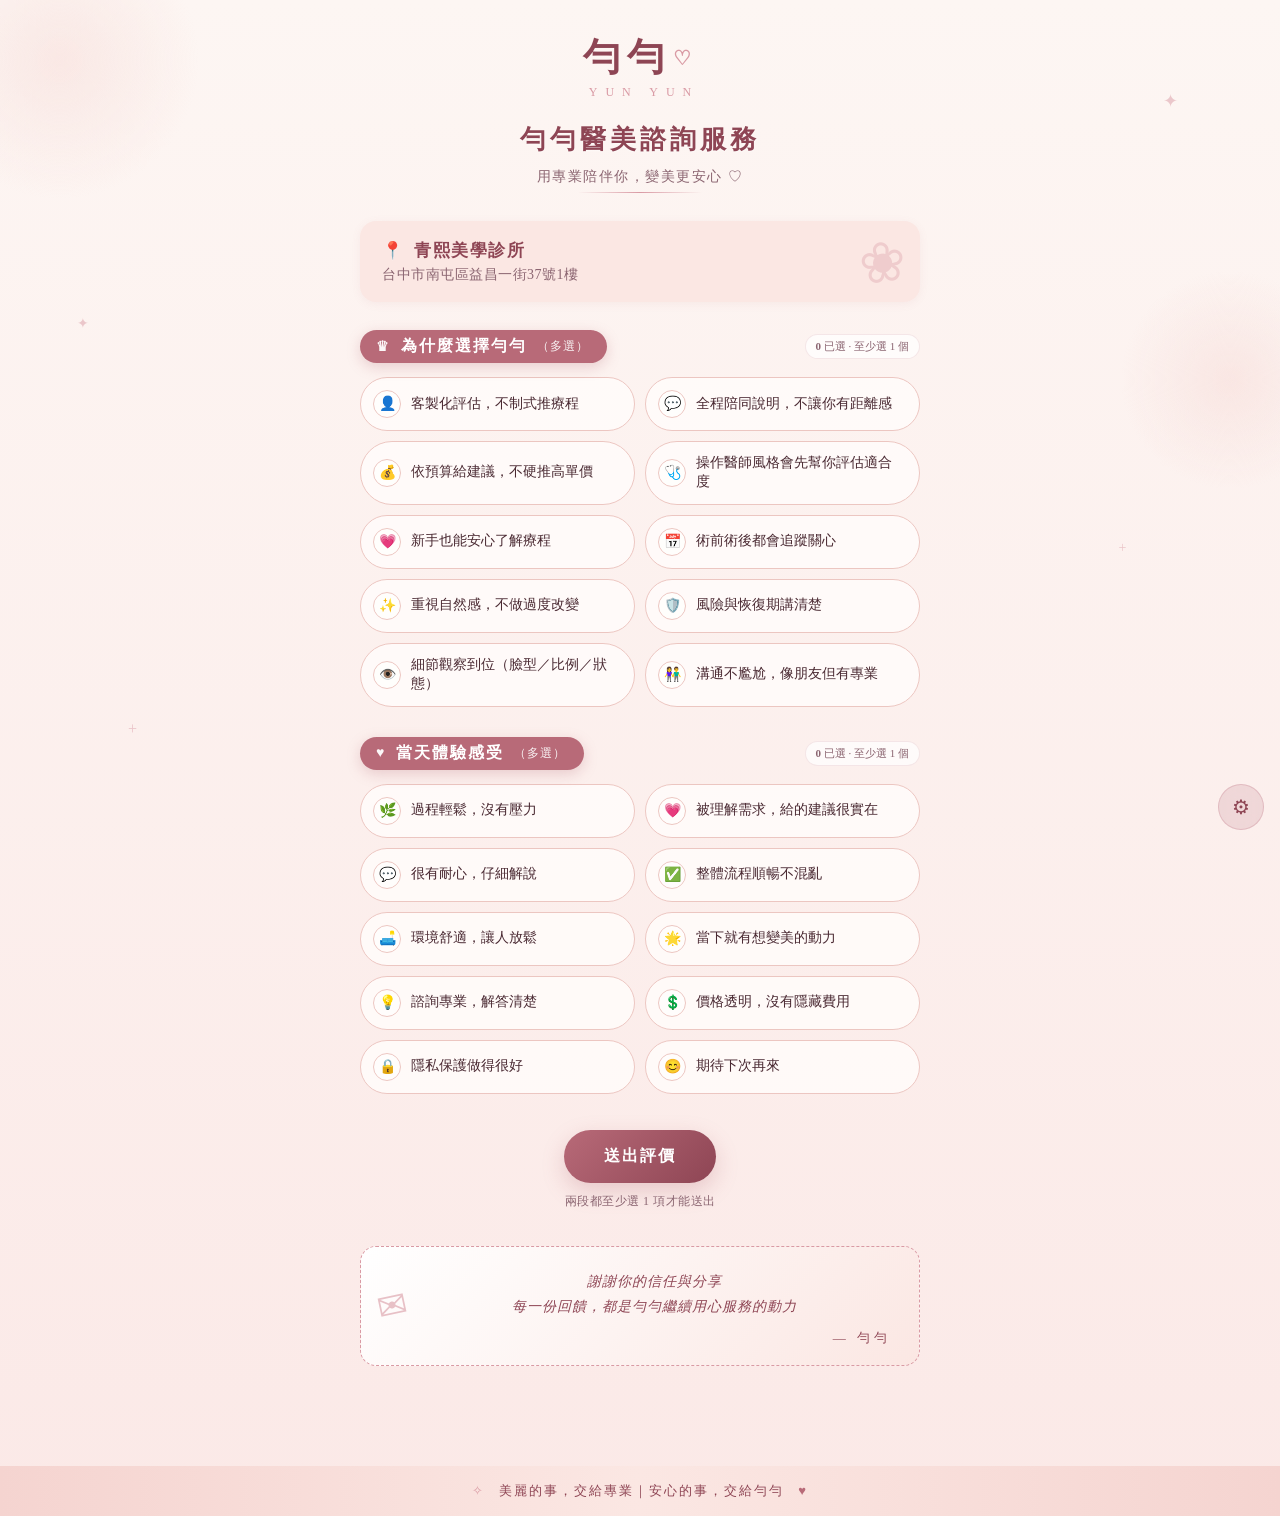
==== commit 39be8250: "Pre-populate clinic data + single-button submit flow Pre-populated DEFAULT (admin opens to working s" ====
--- a/index.html
+++ b/index.html
@@ -88,14 +88,13 @@
       </div>
 
       <ol class="step-list">
-        <li><strong>已自動複製評論到剪貼簿</strong>（沒成功就點「複製評論」）</li>
-        <li>點「前往 Google 評論」<span id="step-image-hint" hidden>會自動下載你勾選的照片，再開新分頁</span><span id="step-no-image-hint">會開新分頁</span></li>
-        <li>在 Google 評論頁：<span class="hint">點 5 顆星 → Ctrl+V 貼文字 <span id="step-image-photo" hidden>→ 上傳剛下載的照片</span> → 送出</span></li>
+        <li>點下方「前往 Google 評論」<span id="step-image-hint" hidden>會自動複製評論文字 + 下載你勾選的照片 + 開新分頁</span><span id="step-no-image-hint">會自動複製評論文字 + 開新分頁</span></li>
+        <li>在 Google 評論頁：<span class="hint">點 5 顆星 → 長按／右鍵貼上文字 <span id="step-image-photo" hidden>→ 上傳剛下載的照片</span> → 送出</span></li>
       </ol>
+      <p class="mobile-fallback-hint">📱 手機如果開的是「店家地圖頁」而不是評論表單，請點頁面上的「撰寫評論」按鈕進入</p>
 
       <div class="modal-actions">
-        <button id="copy-btn" type="button" class="secondary-btn">📋 複製評論</button>
-        <button id="open-google-btn" type="button" class="primary-btn">前往 Google 評論</button>
+        <button id="open-google-btn" type="button" class="primary-btn primary-btn-wide">前往 Google 評論</button>
       </div>
 
       <p id="copy-status" class="copy-status" aria-live="polite"></p>
--- a/styles.css
+++ b/styles.css
@@ -507,6 +507,24 @@
   flex: 1 1 0;
   min-width: 130px;
 }
+.modal-actions .primary-btn-wide {
+  flex: 1 1 100%;
+  width: 100%;
+  font-size: 15px;
+  padding: 16px 20px;
+  letter-spacing: 1.5px;
+}
+.mobile-fallback-hint {
+  margin: 0 0 12px;
+  padding: 10px 12px;
+  background: var(--card-soft);
+  border-radius: var(--radius-sm);
+  font-size: 12px;
+  color: var(--text-soft);
+  line-height: 1.6;
+  text-align: center;
+}
+
 .copy-status {
   margin: 12px 0 0;
   text-align: center;
@@ -771,6 +789,98 @@
 }
 .image-del:hover {
   background: var(--error);
+}
+
+/* bulk section */
+.bulk-section {
+  background: linear-gradient(135deg, #fff, var(--card-soft));
+  border-radius: var(--radius-md);
+  padding: 22px 20px;
+  margin-top: 6px;
+  border-top: none;
+  box-shadow: inset 0 0 0 1.5px rgba(184, 106, 120, 0.12);
+}
+.bulk-actions {
+  display: flex;
+  gap: 10px;
+  flex-wrap: wrap;
+  margin-top: 8px;
+}
+.bulk-result {
+  display: grid;
+  grid-template-columns: 1fr;
+  gap: 14px;
+  margin-top: 12px;
+}
+@media (min-width: 720px) {
+  .bulk-result {
+    grid-template-columns: 1fr 1fr;
+  }
+}
+.bulk-card {
+  background: #fff;
+  border-radius: var(--radius-md);
+  padding: 14px;
+  display: flex;
+  gap: 14px;
+  align-items: flex-start;
+  box-shadow: var(--shadow-sm);
+  border: 1.5px solid var(--tag-border);
+}
+.bulk-qr-frame {
+  flex-shrink: 0;
+  background: #fff;
+  border-radius: var(--radius-sm);
+  padding: 6px;
+  box-shadow: 0 0 0 1.5px var(--tag-border) inset;
+}
+.bulk-qr-frame img {
+  width: 110px;
+  height: 110px;
+  display: block;
+}
+.bulk-info {
+  flex: 1;
+  display: flex;
+  flex-direction: column;
+  gap: 8px;
+  min-width: 0;
+}
+.bulk-name {
+  font-size: 16px;
+  font-weight: 700;
+  color: var(--primary-dark);
+  letter-spacing: 1px;
+}
+.bulk-row input {
+  width: 100%;
+  border: 1.5px solid var(--tag-border);
+  border-radius: var(--radius-sm);
+  padding: 8px 10px;
+  font-size: 11px;
+  font-family: ui-monospace, monospace;
+  background: var(--card-soft);
+  color: var(--text-soft);
+}
+.bulk-actions-row {
+  display: flex;
+  gap: 6px;
+  flex-wrap: wrap;
+}
+.bulk-actions-row .secondary-btn {
+  padding: 8px 12px;
+  font-size: 12px;
+  min-height: 36px;
+}
+
+@media (max-width: 540px) {
+  .bulk-card {
+    flex-direction: column;
+    align-items: center;
+  }
+  .bulk-info {
+    width: 100%;
+  }
 }
 
 /* share section */
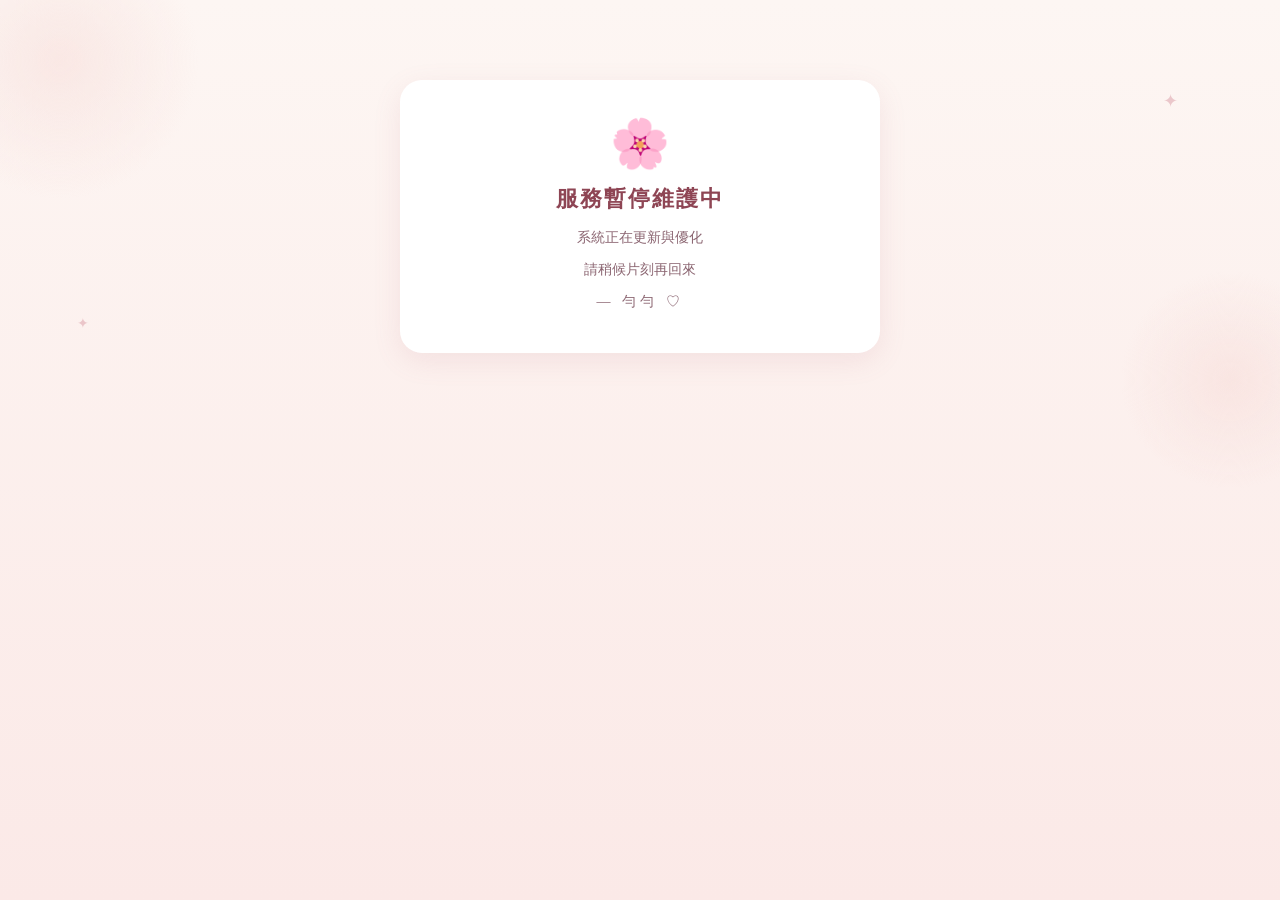
==== commit 125bbe5e: "Temporarily close customer page (maintenance mode) User requested temporary site closure so others c" ====
--- a/index.html
+++ b/index.html
@@ -3,8 +3,43 @@
 <head>
   <meta charset="UTF-8" />
   <meta name="viewport" content="width=device-width, initial-scale=1.0, viewport-fit=cover" />
-  <title>專屬評價</title>
+  <title>暫停服務維護中</title>
+  <meta name="robots" content="noindex,nofollow" />
   <link rel="stylesheet" href="styles.css" />
+  <style>
+    .maintenance {
+      max-width: 480px;
+      margin: 80px auto 0;
+      padding: 36px 28px 32px;
+      background: #fff;
+      border-radius: var(--radius-lg);
+      box-shadow: var(--shadow-md);
+      text-align: center;
+      position: relative;
+      z-index: 1;
+    }
+    .maintenance-icon {
+      font-size: 48px;
+      margin-bottom: 12px;
+    }
+    .maintenance h1 {
+      margin: 0 0 12px;
+      color: var(--primary-dark);
+      font-size: 22px;
+      letter-spacing: 2px;
+    }
+    .maintenance p {
+      margin: 8px 0;
+      color: var(--text-soft);
+      font-size: 14px;
+      line-height: 1.7;
+    }
+    .maintenance-sign {
+      margin-top: 28px;
+      color: var(--primary);
+      letter-spacing: 4px;
+    }
+  </style>
 </head>
 <body>
   <div class="bg-deco">
@@ -12,98 +47,14 @@
     <span class="bg-blob bg-blob-2"></span>
     <span class="bg-spark bg-spark-1">✦</span>
     <span class="bg-spark bg-spark-2">✦</span>
-    <span class="bg-spark bg-spark-3">+</span>
-    <span class="bg-spark bg-spark-4">+</span>
   </div>
 
-  <main class="container">
-    <header class="brand">
-      <div class="brand-mark" id="brand-mark">勻勻 <span class="brand-heart">♡</span></div>
-      <div class="brand-sub" id="brand-sub">YUN YUN</div>
-      <h1 class="brand-title" id="title">勻勻醫美諮詢服務</h1>
-      <p class="brand-tagline" id="tagline">用專業陪伴你，變美更安心 ♡</p>
-    </header>
-
-    <section class="clinic-card" id="clinic-card">
-      <div class="clinic-card-deco" aria-hidden="true">❀</div>
-      <p class="clinic-name" id="clinic-name"></p>
-      <p class="clinic-address" id="clinic-address"></p>
-    </section>
-
-    <section class="group" id="group-pros">
-      <div class="group-head">
-        <h2 class="group-title">
-          <span class="group-icon">♛</span>
-          <span id="group-pros-label">為什麼選擇勻勻</span>
-          <span class="group-multi">（多選）</span>
-        </h2>
-        <span class="group-meta"><span class="count" data-count="pros">0</span> 已選 · 至少選 1 個</span>
-      </div>
-      <div class="tag-list" data-group="pros"></div>
-    </section>
-
-    <section class="group" id="group-feelings">
-      <div class="group-head">
-        <h2 class="group-title">
-          <span class="group-icon">♥</span>
-          <span>當天體驗感受</span>
-          <span class="group-multi">（多選）</span>
-        </h2>
-        <span class="group-meta"><span class="count" data-count="feelings">0</span> 已選 · 至少選 1 個</span>
-      </div>
-      <div class="tag-list" data-group="feelings"></div>
-    </section>
-
-    <section class="actions" id="actions">
-      <button id="submit-btn" type="button" class="primary-btn">送出評價</button>
-      <p class="actions-hint">兩段都至少選 1 項才能送出</p>
-    </section>
-
-    <section class="thanks-card" id="thanks-card">
-      <div class="thanks-icon" aria-hidden="true">✉</div>
-      <p class="thanks-text" id="thank-you-text"></p>
-      <p class="thanks-sign" id="thank-you-sign">— 勻勻</p>
-    </section>
+  <main class="maintenance">
+    <div class="maintenance-icon">🌸</div>
+    <h1>服務暫停維護中</h1>
+    <p>系統正在更新與優化</p>
+    <p>請稍候片刻再回來</p>
+    <p class="maintenance-sign">— 勻勻 ♡</p>
   </main>
-
-  <footer class="bottom-slogan" id="bottom-slogan">
-    <span class="slogan-spark">✧</span>
-    <span id="slogan-text">美麗的事，交給專業｜安心的事，交給勻勻</span>
-    <span class="slogan-heart">♥</span>
-  </footer>
-
-  <div id="result-modal" class="modal" hidden>
-    <div class="modal-card">
-      <button class="modal-close" id="modal-close" aria-label="關閉">×</button>
-      <h2 class="modal-title">🎉 完成 3 步驟就送出</h2>
-
-      <div class="modal-section">
-        <p class="modal-label">你的評論預覽</p>
-        <pre id="comment-preview" class="comment-box"></pre>
-      </div>
-
-      <div class="modal-section" id="image-picker-section" hidden>
-        <p class="modal-label">選擇要附上的照片（會自動下載到手機）</p>
-        <div id="image-picker" class="image-picker"></div>
-      </div>
-
-      <ol class="step-list">
-        <li>點下方「前往 Google 評論」<span id="step-image-hint" hidden>會自動複製評論文字 + 下載你勾選的照片 + 開新分頁</span><span id="step-no-image-hint">會自動複製評論文字 + 開新分頁</span></li>
-        <li>在 Google 評論頁：<span class="hint">點 5 顆星 → 長按／右鍵貼上文字 <span id="step-image-photo" hidden>→ 上傳剛下載的照片</span> → 送出</span></li>
-      </ol>
-      <p class="mobile-fallback-hint">📱 手機如果開的是「店家地圖頁」而不是評論表單，請點頁面上的「撰寫評論」按鈕進入</p>
-
-      <div class="modal-actions">
-        <button id="open-google-btn" type="button" class="primary-btn primary-btn-wide">前往 Google 評論</button>
-      </div>
-
-      <p id="copy-status" class="copy-status" aria-live="polite"></p>
-    </div>
-  </div>
-
-  <a class="admin-link" href="admin.html" title="管理員">⚙</a>
-
-  <script src="config.js"></script>
-  <script src="script.js"></script>
 </body>
 </html>
--- a/styles.css
+++ b/styles.css
@@ -138,6 +138,85 @@
   height: 1px;
   margin: 6px auto 0;
   background: linear-gradient(90deg, transparent, var(--primary-light), transparent);
+}
+
+/* in-app webview warning banner */
+.webview-banner {
+  display: flex;
+  align-items: flex-start;
+  gap: 12px;
+  background: linear-gradient(135deg, #fff4e0, #ffe6cc);
+  border: 1.5px solid #d99e3a;
+  border-radius: var(--radius-md);
+  padding: 14px 16px;
+  margin-bottom: 24px;
+  flex-wrap: wrap;
+}
+.webview-banner[hidden] { display: none; }
+.webview-icon {
+  font-size: 22px;
+  flex-shrink: 0;
+}
+.webview-text {
+  flex: 1;
+  min-width: 200px;
+}
+.webview-text strong {
+  display: block;
+  color: #9a5a13;
+  font-size: 14px;
+  margin-bottom: 4px;
+}
+.webview-text p {
+  margin: 0;
+  font-size: 13px;
+  color: #7a4f1f;
+  line-height: 1.5;
+}
+.webview-text code {
+  background: rgba(154, 90, 19, 0.12);
+  padding: 1px 5px;
+  border-radius: 4px;
+  font-size: 13px;
+  font-weight: 700;
+}
+.webview-actions {
+  display: flex;
+  gap: 8px;
+  flex-wrap: wrap;
+  width: 100%;
+  margin-top: 4px;
+}
+.webview-primary,
+.webview-copy {
+  appearance: none;
+  font-family: inherit;
+  font-size: 13px;
+  font-weight: 700;
+  padding: 10px 16px;
+  border-radius: var(--radius-pill);
+  cursor: pointer;
+  white-space: nowrap;
+  transition: all 0.15s ease;
+  flex: 1;
+  min-height: 42px;
+}
+.webview-primary {
+  border: none;
+  background: linear-gradient(135deg, #d99e3a, #b87a1b);
+  color: #fff;
+  box-shadow: 0 4px 12px rgba(217, 158, 58, 0.35);
+}
+.webview-primary:hover {
+  transform: translateY(-1px);
+}
+.webview-copy {
+  border: 1.5px solid #d99e3a;
+  background: #fff;
+  color: #9a5a13;
+}
+.webview-copy:hover {
+  background: #fff8e8;
 }
 
 /* clinic card */
